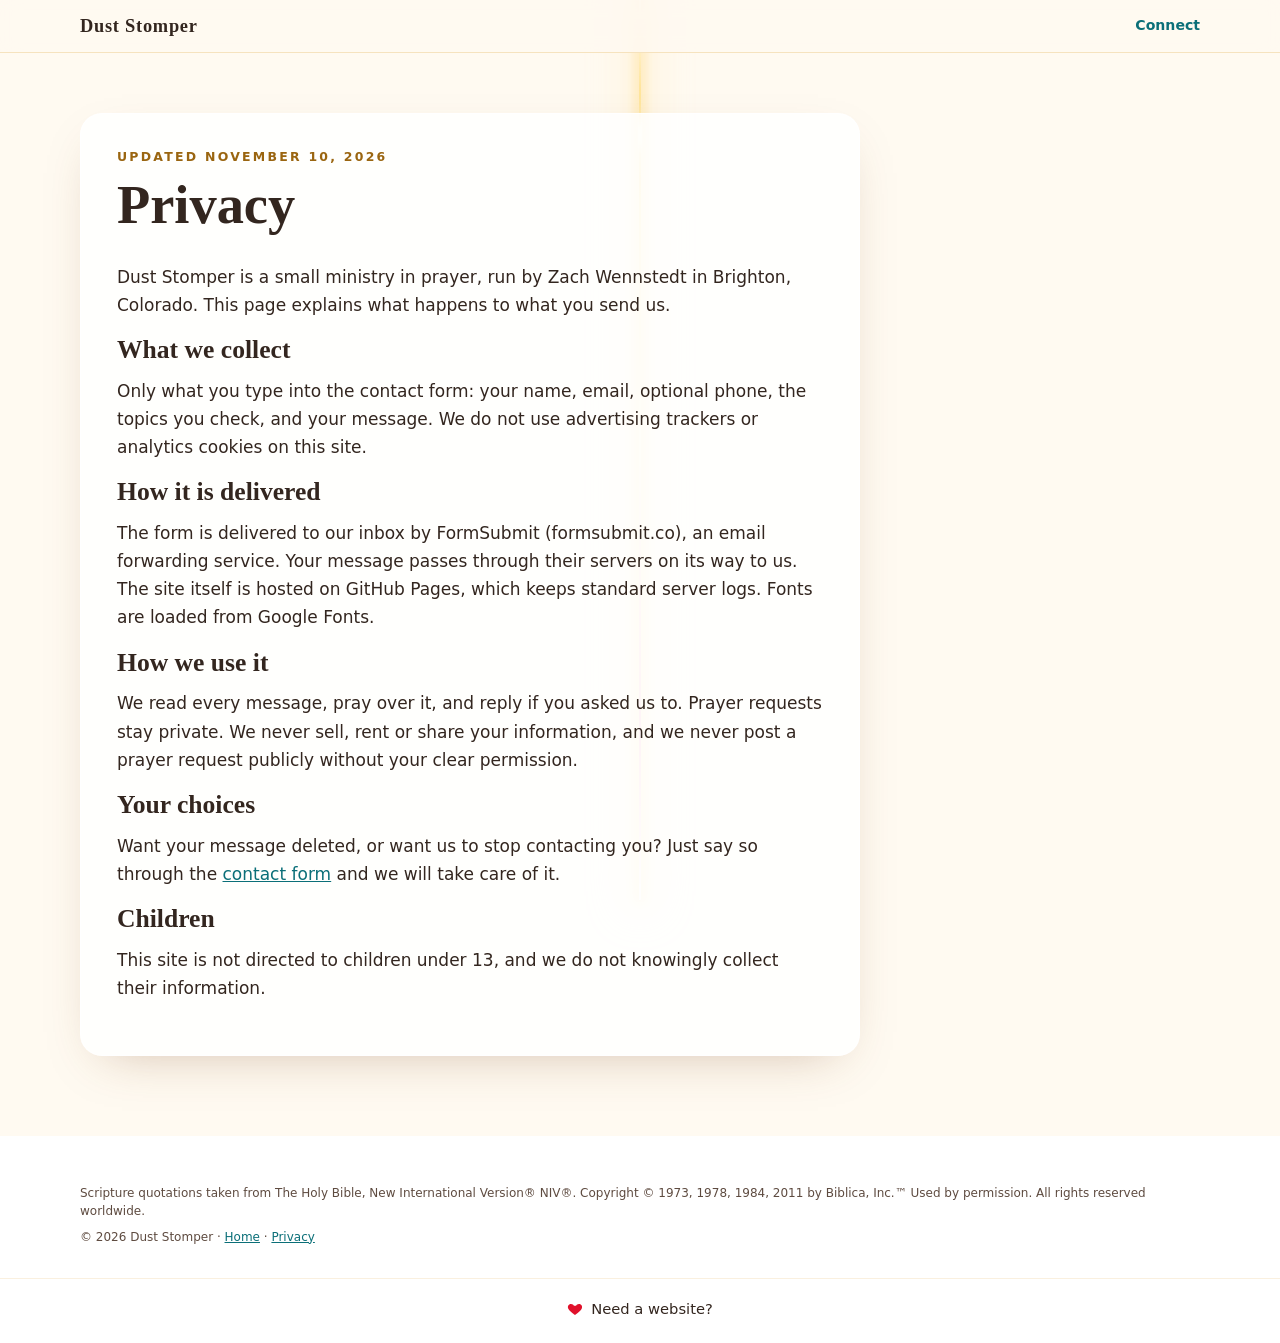
==== privacy/index.html @ 49c3418c "Dust Stomper first version: light-first faith site, 86,400 timer, calendar, prayer, song, baptism li" ====
<!doctype html><html lang="en"><head><meta charset="utf-8"><meta name="viewport" content="width=device-width, initial-scale=1"><meta http-equiv="Content-Security-Policy" content="default-src 'self'; script-src 'self'; style-src 'self' 'unsafe-inline' https://fonts.googleapis.com; font-src https://fonts.gstatic.com; img-src 'self' data:; base-uri 'self'; object-src 'none'"><meta name="referrer" content="strict-origin-when-cross-origin"><link rel="icon" href="../favicon.svg" type="image/svg+xml"><link rel="stylesheet" href="https://fonts.googleapis.com/css2?family=Cormorant+Garamond:wght@500;600&family=Inter:wght@400;500;600&display=swap"><link rel="stylesheet" href="../assets/site.css"><title>Privacy | Dust Stomper</title><meta name="description" content="How Dust Stomper handles the messages and prayer requests you send."><link rel="canonical" href="https://duststomper.com/privacy/"></head><body><div class="light-line" aria-hidden="true"></div><header class="daybar"><div class="wrap"><a class="brand" href="../">Dust Stomper</a><a href="../#connect" style="font-weight:600;text-decoration:none">Connect</a></div></header>
<main class="page"><div class="wrap"><div class="card">
<p class="eyebrow">Updated November 10, 2026</p><h1 style="font-size:clamp(2.2rem,6vw,3.4rem)">Privacy</h1>
<p>Dust Stomper is a small ministry in prayer, run by Zach Wennstedt in Brighton, Colorado. This page explains what happens to what you send us.</p>
<h2 style="font-size:1.6rem">What we collect</h2><p>Only what you type into the contact form: your name, email, optional phone, the topics you check, and your message. We do not use advertising trackers or analytics cookies on this site.</p>
<h2 style="font-size:1.6rem">How it is delivered</h2><p>The form is delivered to our inbox by FormSubmit (formsubmit.co), an email forwarding service. Your message passes through their servers on its way to us. The site itself is hosted on GitHub Pages, which keeps standard server logs. Fonts are loaded from Google Fonts.</p>
<h2 style="font-size:1.6rem">How we use it</h2><p>We read every message, pray over it, and reply if you asked us to. Prayer requests stay private. We never sell, rent or share your information, and we never post a prayer request publicly without your clear permission.</p>
<h2 style="font-size:1.6rem">Your choices</h2><p>Want your message deleted, or want us to stop contacting you? Just say so through the <a href="../#connect">contact form</a> and we will take care of it.</p>
<h2 style="font-size:1.6rem">Children</h2><p>This site is not directed to children under 13, and we do not knowingly collect their information.</p>
</div></div></main><footer><div class="wrap"><small>Scripture quotations taken from The Holy Bible, New International Version® NIV®. Copyright © 1973, 1978, 1984, 2011 by Biblica, Inc.™ Used by permission. All rights reserved worldwide.</small><small style="margin-top:8px">© 2026 Dust Stomper · <a href="../">Home</a> · <a href="./">Privacy</a></small></div><div class="heart-line"><svg class="heart" viewBox="0 0 24 24" aria-hidden="true"><path d="M12 21s-7.5-4.6-10-9.3C.3 8.4 2.2 4.5 6 4.5c2.2 0 3.6 1.2 4.4 2.5h3.2c.8-1.3 2.2-2.5 4.4-2.5 3.8 0 5.7 3.9 4 7.2C19.5 16.4 12 21 12 21z"/></svg><a href="https://eyetoad.com" rel="nofollow">Need a website?</a></div></footer></body></html>
---- assets/site.css ----
/* Dust Stomper — light-first. Warm white, sunrise gold, Front Range pinks, real turquoise. */
:root{
  --bg:#fffaf1; --bg2:#fff4dc; --sun:#ffe9a8; --gold:#d99a2b; --gold-d:#9a6510;
  --pink:#f6b6c6; --rose:#d9617f; --rose-d:#a8304f; --peach:#ffd3b4; --turq:#18a9b0; --turq-d:#0b6f78;
  --ink:#33261f; --ink-2:#5e4b40; --line:rgba(217,154,43,.55); --dusk:#141a26;
  --card:#ffffffd9; --shadow:0 18px 50px -24px rgba(120,70,30,.35);
  --serif:"Cormorant Garamond",Georgia,"Times New Roman",serif;
  --sans:"Inter",system-ui,-apple-system,"Segoe UI",Roboto,sans-serif;
  --wrap:min(1120px,calc(100% - 32px));
}
*{box-sizing:border-box}
html{scroll-behavior:smooth;-webkit-text-size-adjust:100%}
body{margin:0;background:var(--bg);color:var(--ink);font:400 1.0625rem/1.65 var(--sans);overflow-x:hidden}
img,video{max-width:100%;height:auto;display:block}
a{color:var(--turq-d)}
a:focus-visible,button:focus-visible,input:focus-visible,textarea:focus-visible,select:focus-visible,summary:focus-visible{outline:3px solid var(--turq);outline-offset:3px;border-radius:6px}
h1,h2,h3{font-family:var(--serif);font-weight:600;line-height:1.1;margin:0 0 .5em;color:var(--ink)}
h2{font-size:clamp(2rem,5vw,3.2rem)}
h3{font-size:1.5rem}
p{margin:0 0 1em}
.wrap{width:var(--wrap);margin-inline:auto;position:relative;z-index:2}
.skip{position:absolute;left:-999px;top:8px;background:#fff;padding:8px 14px;z-index:100;border-radius:8px}
.skip:focus{left:8px}
.eyebrow{font:600 .78rem/1.2 var(--sans);letter-spacing:.18em;text-transform:uppercase;color:var(--gold-d);margin-bottom:.9em}
.sr{position:absolute;width:1px;height:1px;overflow:hidden;clip:rect(0 0 0 0);white-space:nowrap}

/* The vertical light line — every page, full height */
.light-line{position:fixed;top:0;bottom:0;left:50%;width:2px;margin-left:-1px;z-index:1;pointer-events:none;
  background:linear-gradient(180deg,rgba(255,236,170,0) 0%,#ffe08a 12%,#fff6d8 50%,#f6b6c6 82%,rgba(246,182,198,0) 100%);
  box-shadow:0 0 12px 3px rgba(255,214,120,.55),0 0 40px 10px rgba(255,226,160,.35)}
.light-line::after{content:"";position:absolute;left:50%;top:var(--spark,10%);width:10px;height:90px;margin-left:-5px;border-radius:10px;
  background:radial-gradient(closest-side,#fff,rgba(255,240,200,.6),transparent);filter:blur(1px)}
@media (max-width:720px){.light-line{left:14px}}

/* Darkness at the edges: light pushes it back, but never all of it */
#darkness{position:fixed;inset:0;z-index:50;pointer-events:none;width:100%;height:100%}

/* Day bar */
.daybar{position:sticky;top:0;z-index:40;background:rgba(255,250,241,.86);backdrop-filter:blur(10px);-webkit-backdrop-filter:blur(10px);border-bottom:1px solid rgba(217,154,43,.25)}
.daybar .wrap{display:flex;align-items:center;justify-content:space-between;gap:12px;min-height:52px;font-size:.88rem}
.brand{font:700 1.15rem/1 var(--serif);letter-spacing:.04em;text-decoration:none;color:var(--ink);display:flex;align-items:center;gap:8px}
.brand svg{width:22px;height:22px}
.daybar .tick{font-variant-numeric:tabular-nums;color:var(--ink-2);text-align:right}
.daybar .tick b{color:var(--rose-d);font-weight:700}
.daybar nav{display:none;gap:18px}
.daybar nav a{text-decoration:none;color:var(--ink-2);font-weight:500}
.daybar nav a:hover{color:var(--rose)}
@media (min-width:900px){.daybar nav{display:flex}}

/* Hero */
.hero{position:relative;min-height:min(100svh,920px);display:grid;align-items:end;overflow:hidden;cursor:crosshair}
.hero-media,.hero-media img,.hero-media video{position:absolute;inset:0;width:100%;height:100%;object-fit:cover;object-position:62% 50%}
.hero-media video{opacity:0;transition:opacity 1.2s ease}
.hero-media video.on{opacity:1}
.hero::after{content:"";position:absolute;inset:0;z-index:1;pointer-events:none;
  background:linear-gradient(180deg,rgba(255,250,241,0) 40%,rgba(255,250,241,.55) 78%,var(--bg) 100%),
             radial-gradient(120% 70% at 80% 10%,rgba(255,236,190,.35),transparent 60%)}
#dust{position:absolute;inset:0;z-index:2;width:100%;height:100%;pointer-events:none}
.hero .wrap{padding:0 0 clamp(40px,8vh,90px);z-index:3;position:relative}
.hero-card{max-width:640px;background:linear-gradient(140deg,rgba(255,252,245,.86),rgba(255,244,226,.72));backdrop-filter:blur(6px);-webkit-backdrop-filter:blur(6px);
  border:1px solid rgba(255,255,255,.7);border-radius:22px;padding:clamp(22px,4vw,40px);box-shadow:var(--shadow)}
.hero h1{font-size:clamp(3rem,10vw,6.2rem);letter-spacing:.01em;margin:0 0 .15em;
  background:linear-gradient(100deg,#7a4a12 0%,#c9851f 35%,#d9617f 70%,#0b6f78 100%);-webkit-background-clip:text;background-clip:text;color:transparent}
.hero .lede{font:500 clamp(1.15rem,2.6vw,1.45rem)/1.45 var(--serif);color:var(--ink);margin-bottom:1.1em}
.status{display:flex;align-items:center;gap:10px;font-size:.98rem;color:var(--ink-2);background:#fff;border-radius:999px;padding:10px 16px;width:fit-content;max-width:100%;box-shadow:0 6px 18px -10px rgba(120,70,30,.4)}
.status .dot{flex:none;width:10px;height:10px;border-radius:50%;background:var(--rose);box-shadow:0 0 0 0 rgba(217,97,127,.6);animation:pulse 2.4s infinite}
.hint{font-size:.82rem;color:var(--ink-2);margin:14px 0 0;opacity:.85}
@keyframes pulse{70%{box-shadow:0 0 0 12px rgba(217,97,127,0)}100%{box-shadow:0 0 0 0 rgba(217,97,127,0)}}

/* Sections */
section{position:relative;padding:clamp(64px,10vw,120px) 0}
.split{display:grid;gap:clamp(28px,5vw,64px);align-items:center}
@media (min-width:900px){.split{grid-template-columns:1fr 1fr}.split.rev>:first-child{order:2}}
.card{background:var(--card);border-radius:22px;padding:clamp(22px,3.5vw,36px);box-shadow:var(--shadow);border:1px solid rgba(255,255,255,.8)}
.verse{font:italic 500 clamp(1.25rem,2.6vw,1.6rem)/1.45 var(--serif);color:var(--ink);margin:0 0 .4em}
.ref{font:600 .82rem/1 var(--sans);letter-spacing:.12em;text-transform:uppercase;color:var(--rose-d)}
.btn{display:inline-flex;align-items:center;gap:10px;font:600 1rem/1 var(--sans);padding:15px 24px;border-radius:999px;border:0;cursor:pointer;text-decoration:none;
  background:linear-gradient(120deg,#f2b13d,#e98a6f 55%,#d9617f);color:#fff;box-shadow:0 12px 26px -12px rgba(217,97,127,.8);transition:transform .2s,box-shadow .2s}
.btn:hover{transform:translateY(-2px);box-shadow:0 18px 30px -12px rgba(217,97,127,.9)}
.btn.ghost{background:#fff;color:var(--turq-d);box-shadow:inset 0 0 0 2px var(--turq)}

/* Today: timer + calendar */
.today{background:linear-gradient(180deg,var(--bg) 0%,var(--bg2) 50%,var(--bg) 100%)}
.timer{text-align:center}
.ring{position:relative;width:min(340px,80vw);aspect-ratio:1;margin:0 auto 18px}
.ring svg{width:100%;height:100%;transform:rotate(-90deg)}
.ring .track{fill:none;stroke:rgba(217,154,43,.15);stroke-width:10}
.ring .arc{fill:none;stroke:url(#sunGrad);stroke-width:10;stroke-linecap:round;transition:stroke-dashoffset 1s linear}
.ring .num{position:absolute;inset:0;display:grid;place-content:center;text-align:center}
.ring .num b{font:600 clamp(2.6rem,9vw,4rem)/1 var(--serif);font-variant-numeric:tabular-nums;color:var(--ink)}
.ring .num span{font-size:.85rem;color:var(--ink-2);letter-spacing:.12em;text-transform:uppercase;margin-top:6px}
.calendar{width:100%}
.cal-head{display:flex;align-items:center;justify-content:space-between;margin-bottom:12px}
.cal-head h3{margin:0}
.cal-head button{background:#fff;border:1px solid rgba(217,154,43,.4);border-radius:50%;width:38px;height:38px;cursor:pointer;color:var(--ink);font-size:1.1rem}
.cal-grid{display:grid;grid-template-columns:repeat(7,1fr);gap:6px;text-align:center}
.cal-grid .dow{font-size:.72rem;letter-spacing:.1em;text-transform:uppercase;color:var(--ink-2);padding-bottom:4px}
.cal-grid .d{aspect-ratio:1;border-radius:12px;display:grid;place-items:center;font-variant-numeric:tabular-nums;background:#fff;color:var(--ink-2);font-size:.95rem;border:1px solid rgba(217,154,43,.12)}
.cal-grid .d.past{opacity:.45}
.cal-grid .d.blank{background:none;border:0}
.cal-grid .d.today{background:linear-gradient(140deg,#ffe08a,#f6b6c6);color:var(--ink);font-weight:700;box-shadow:0 0 0 3px #fff,0 0 22px 4px rgba(255,200,120,.75)}
.plan{margin-top:16px;padding:16px 18px;border-radius:16px;background:#fff;border-left:4px solid var(--rose)}
.plan strong{display:block;font:600 1.3rem/1.3 var(--serif)}
.plan small{color:var(--ink-2)}

/* Prayer */
.prayer-art{position:relative;border-radius:28px;overflow:hidden;box-shadow:var(--shadow);isolation:isolate}
.prayer-art img{width:100%;aspect-ratio:4/3;object-fit:cover;object-position:45% 40%}
.prayer-art::before{content:"";position:absolute;z-index:1;left:44%;top:34%;width:70%;aspect-ratio:1;transform:translate(-50%,-50%);border-radius:50%;
  background:radial-gradient(closest-side,rgba(255,250,225,.85),rgba(255,224,150,.35) 45%,transparent 70%);mix-blend-mode:screen;animation:glow 5s ease-in-out infinite}
.prayer-art::after{content:"";position:absolute;inset:-20%;z-index:1;pointer-events:none;mix-blend-mode:screen;opacity:.55;
  background:repeating-conic-gradient(from 0deg at 44% 22%,rgba(255,240,200,.32) 0 4deg,transparent 4deg 13deg);animation:rays 40s linear infinite;
  -webkit-mask:radial-gradient(closest-side at 44% 30%,#000 10%,transparent 75%);mask:radial-gradient(closest-side at 44% 30%,#000 10%,transparent 75%)}
@keyframes glow{50%{opacity:.6;transform:translate(-50%,-50%) scale(1.08)}}
@keyframes rays{to{transform:rotate(360deg)}}

/* Footprints trail */
.walk{background:linear-gradient(180deg,var(--bg),#fdf0e4 60%,var(--bg))}
.trail{position:relative;height:clamp(380px,60vw,560px);margin:30px auto 0;max-width:420px}
.trail svg.fp{position:absolute;width:34px;height:auto;fill:#c79a6a;opacity:0;transform:translateY(10px) scale(.9);transition:opacity .7s ease,transform .7s ease;filter:drop-shadow(0 2px 1px rgba(255,255,255,.8)) drop-shadow(0 -1px 0 rgba(120,80,40,.25))}
.trail svg.fp.in{opacity:.85;transform:none}
.trail .sand{position:absolute;inset:0;border-radius:200px;background:radial-gradient(60% 50% at 50% 50%,rgba(240,214,170,.55),transparent 75%)}
.walk .quote{max-width:620px;margin:0 auto;text-align:center}
.walk .quote p.line{font:500 clamp(1.5rem,3.6vw,2.2rem)/1.35 var(--serif)}

/* Earth movers */
.earth{background:radial-gradient(80% 60% at 20% 30%,#fff3d0,transparent 70%),var(--bg)}
.earth-art{position:relative;aspect-ratio:4/3;border-radius:28px;overflow:hidden;background:linear-gradient(180deg,#ffe9b8 0%,#f7c9a5 45%,#b98a5a 46%,#8d6440 100%);box-shadow:var(--shadow)}
#earthCanvas{position:absolute;inset:0;width:100%;height:100%}

/* Verses */
.verses{text-align:center;background:linear-gradient(180deg,var(--bg) 0%,#fde7ea 50%,var(--bg) 100%)}
.rotator{min-height:13em;display:grid;place-items:center;max-width:820px;margin:0 auto}
.rotator figure{margin:0;grid-area:1/1;opacity:0;transform:translateY(12px);transition:opacity 1.4s ease,transform 1.4s ease}
.rotator figure.on{opacity:1;transform:none}
.rotator blockquote{margin:0 0 14px;font:500 clamp(1.5rem,3.6vw,2.4rem)/1.35 var(--serif)}
.rot-ctrl{margin-top:18px;display:flex;gap:10px;justify-content:center}
.rot-ctrl button{background:#fff;border:1px solid rgba(217,97,127,.35);border-radius:999px;padding:8px 16px;cursor:pointer;color:var(--ink);font:500 .9rem var(--sans)}

/* Light vs darkness */
.dark-play{background:linear-gradient(180deg,var(--bg),#fff 50%,var(--bg))}
.void{position:relative;border-radius:28px;overflow:hidden;aspect-ratio:16/10;max-height:70vh;width:100%;touch-action:none;cursor:grab;box-shadow:var(--shadow);background:#fff6df}
.void:active{cursor:grabbing}
.void canvas{position:absolute;inset:0;width:100%;height:100%}
.void .meter{position:absolute;left:16px;right:16px;bottom:14px;display:flex;align-items:center;gap:12px;color:#fff;font-size:.85rem;text-shadow:0 1px 2px rgba(0,0,0,.5)}
.void .bar{flex:1;height:6px;border-radius:6px;background:rgba(255,255,255,.25);overflow:hidden}
.void .bar i{display:block;height:100%;width:0;background:linear-gradient(90deg,#ffe08a,#f6b6c6)}
.void .msg{position:absolute;left:50%;top:50%;transform:translate(-50%,-50%);width:min(90%,520px);text-align:center;color:var(--ink);opacity:0;transition:opacity 1s;pointer-events:none}
.void .msg.on{opacity:1}
.void .msg p{font:600 clamp(1.1rem,2.6vw,1.5rem)/1.4 var(--serif);margin:0 0 6px}

/* Song */
.song .player{display:grid;gap:22px;align-items:center}
@media (min-width:720px){.song .player{grid-template-columns:200px 1fr}}
.song img{border-radius:18px;box-shadow:var(--shadow);width:200px;aspect-ratio:272/432;object-fit:cover}
.song audio{width:100%;margin-top:8px}

/* Baptism */
.baptism{background:linear-gradient(180deg,var(--bg),#e9f7f6 55%,var(--bg))}
.water{position:relative;border-radius:28px;overflow:hidden;box-shadow:var(--shadow);isolation:isolate}
.water img{width:100%;aspect-ratio:16/10;object-fit:cover}
.water .caustics{position:absolute;inset:45% 0 0;z-index:1;pointer-events:none;mix-blend-mode:soft-light;opacity:.8;
  background:repeating-radial-gradient(ellipse at 50% -10%,rgba(255,255,255,.0) 0 18px,rgba(255,255,255,.55) 22px,rgba(255,255,255,0) 28px);
  background-size:100% 100%;animation:ripple 6s ease-in-out infinite alternate}
.water .shine{position:absolute;inset:0;z-index:1;pointer-events:none;background:radial-gradient(30% 22% at 50% 30%,rgba(255,246,214,.75),transparent 70%);mix-blend-mode:screen;animation:glow2 6s ease-in-out infinite}
@keyframes ripple{to{transform:scaleY(1.08) translateY(-6px);opacity:.55}}
@keyframes glow2{50%{opacity:.7}}

/* Connect */
.connect{background:linear-gradient(180deg,var(--bg),var(--bg2))}
.honest{background:#fff;border-radius:16px;padding:16px 18px;border-left:4px solid var(--gold);color:var(--ink-2);font-size:.98rem}
form .grid{display:grid;gap:14px}
@media (min-width:720px){form .grid.two{grid-template-columns:1fr 1fr}}
label{display:block;font-weight:600;font-size:.92rem;margin-bottom:6px}
input,select,textarea{width:100%;font:inherit;color:var(--ink);background:#fff;border:1.5px solid rgba(154,101,16,.28);border-radius:12px;padding:12px 14px}
textarea{min-height:140px;resize:vertical}
.chips{display:flex;flex-wrap:wrap;gap:8px;border:0;padding:0;margin:0}
.chips legend{font-weight:600;font-size:.92rem;margin-bottom:8px;padding:0}
.chips label{margin:0;font-weight:500;display:inline-flex;align-items:center;gap:8px;background:#fff;border:1.5px solid rgba(217,97,127,.3);border-radius:999px;padding:8px 14px;cursor:pointer}
.chips input{width:auto;accent-color:var(--rose)}
.consent{display:flex;gap:10px;align-items:flex-start;font-weight:400;font-size:.9rem;color:var(--ink-2)}
.consent input{width:auto;margin-top:4px;accent-color:var(--rose)}
.hp{position:absolute;left:-9999px;width:1px;height:1px;overflow:hidden}
#formMsg{min-height:1.5em;font-weight:600;color:var(--turq-d)}

/* Footer + heart */
footer{background:#fff;padding:48px 0 0;font-size:.9rem;color:var(--ink-2);position:relative;z-index:2}
footer .cols{display:grid;gap:18px}
@media (min-width:800px){footer .cols{grid-template-columns:2fr 1fr}}
footer small{display:block;line-height:1.5}
.heart-line{display:flex;align-items:center;justify-content:center;gap:8px;padding:18px 0 22px;font-size:.92rem;background:#fff;border-top:1px solid rgba(217,154,43,.15);margin-top:32px}
.heart-line a{color:var(--ink);font-weight:500;text-decoration:none}
.heart-line a:hover{color:var(--rose)}
.heart{width:16px;height:16px;fill:#e0112b;animation:beat 1.2s ease-in-out infinite;transform-origin:center}
@keyframes beat{0%,100%{transform:scale(1)}15%{transform:scale(1.25)}30%{transform:scale(1)}45%{transform:scale(1.18)}}

/* Reveal */
.js .rv{opacity:0;transform:translateY(24px);transition:opacity 1s ease,transform 1s ease}
.js .rv.in{opacity:1;transform:none}

/* Plain pages */
.page{padding:60px 0 80px}
.page .card{max-width:780px}

@media (prefers-reduced-motion:reduce){
  *,*::before,*::after{animation:none!important;transition:none!important;scroll-behavior:auto!important}
  .js .rv,.trail svg.fp{opacity:1;transform:none}
  .hero-media video{display:none}
}
.void .msg .card{background:#fffdf8;box-shadow:0 20px 50px -20px rgba(0,0,0,.45)}
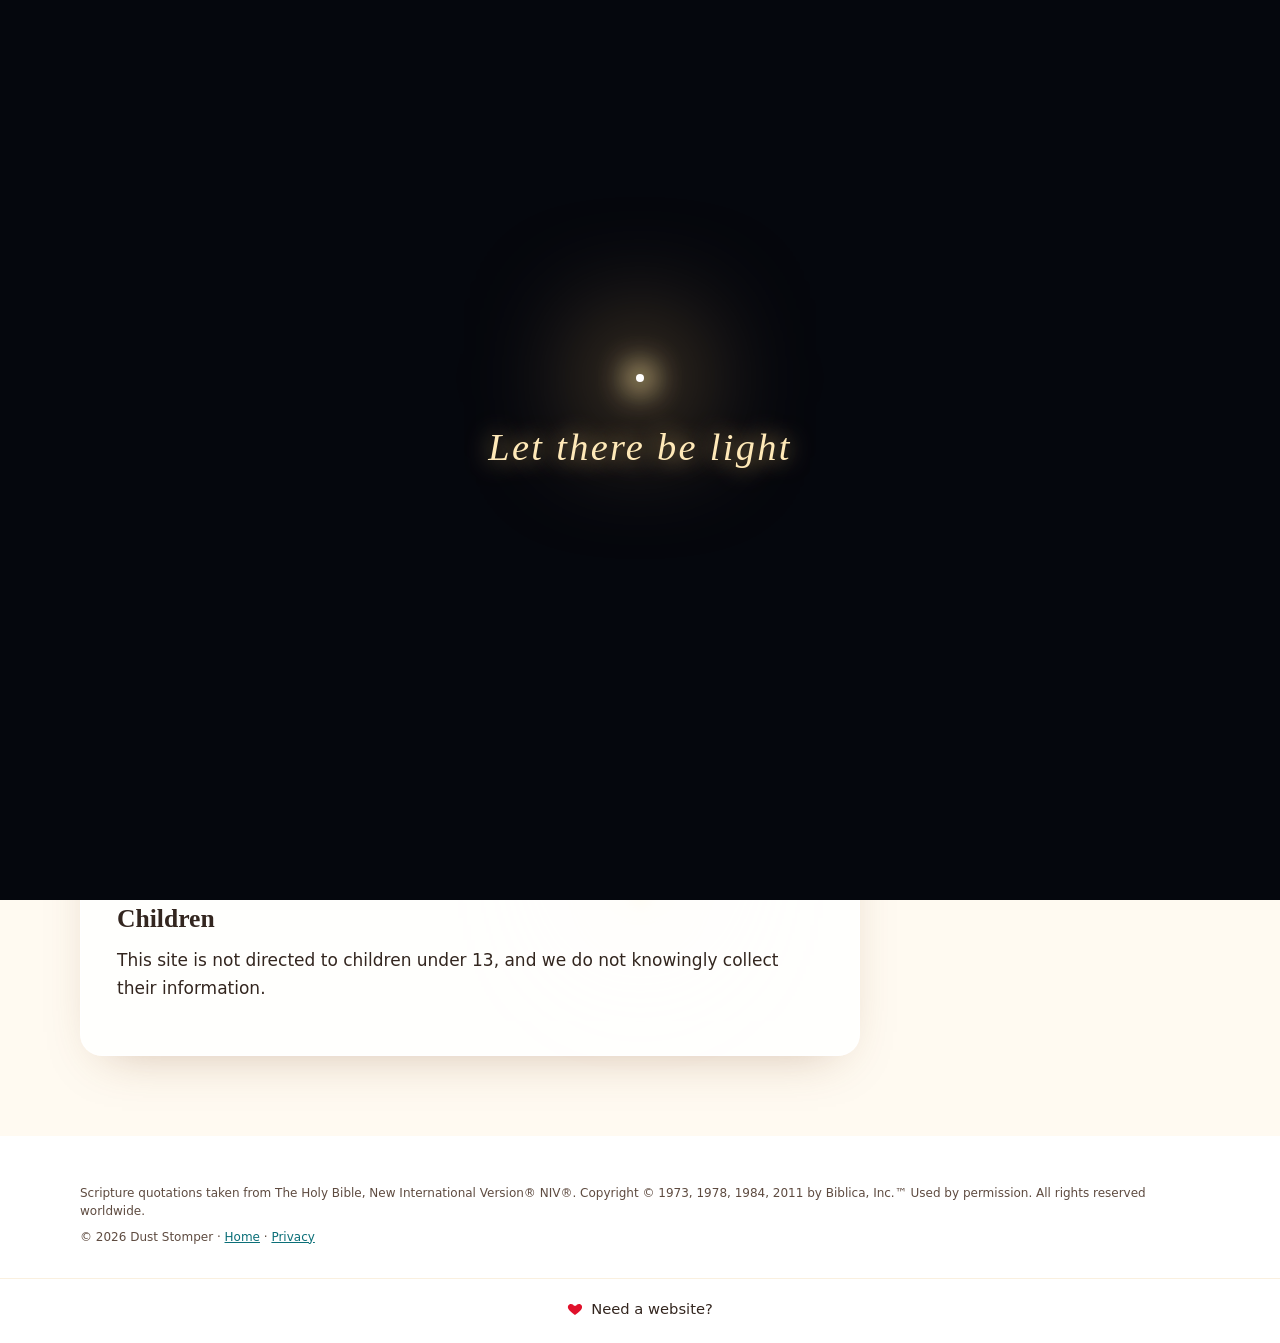
==== commit c41b4119: "Bold light effects: Let there be light intro, sun rays, light cursor, tap bursts, line sparks, stron" ====
--- a/privacy/index.html
+++ b/privacy/index.html
@@ -7,4 +7,5 @@
 <h2 style="font-size:1.6rem">How we use it</h2><p>We read every message, pray over it, and reply if you asked us to. Prayer requests stay private. We never sell, rent or share your information, and we never post a prayer request publicly without your clear permission.</p>
 <h2 style="font-size:1.6rem">Your choices</h2><p>Want your message deleted, or want us to stop contacting you? Just say so through the <a href="../#connect">contact form</a> and we will take care of it.</p>
 <h2 style="font-size:1.6rem">Children</h2><p>This site is not directed to children under 13, and we do not knowingly collect their information.</p>
-</div></div></main><footer><div class="wrap"><small>Scripture quotations taken from The Holy Bible, New International Version® NIV®. Copyright © 1973, 1978, 1984, 2011 by Biblica, Inc.™ Used by permission. All rights reserved worldwide.</small><small style="margin-top:8px">© 2026 Dust Stomper · <a href="../">Home</a> · <a href="./">Privacy</a></small></div><div class="heart-line"><svg class="heart" viewBox="0 0 24 24" aria-hidden="true"><path d="M12 21s-7.5-4.6-10-9.3C.3 8.4 2.2 4.5 6 4.5c2.2 0 3.6 1.2 4.4 2.5h3.2c.8-1.3 2.2-2.5 4.4-2.5 3.8 0 5.7 3.9 4 7.2C19.5 16.4 12 21 12 21z"/></svg><a href="https://eyetoad.com" rel="nofollow">Need a website?</a></div></footer></body></html>
+</div></div></main><footer><div class="wrap"><small>Scripture quotations taken from The Holy Bible, New International Version® NIV®. Copyright © 1973, 1978, 1984, 2011 by Biblica, Inc.™ Used by permission. All rights reserved worldwide.</small><small style="margin-top:8px">© 2026 Dust Stomper · <a href="../">Home</a> · <a href="./">Privacy</a></small></div><div class="heart-line"><svg class="heart" viewBox="0 0 24 24" aria-hidden="true"><path d="M12 21s-7.5-4.6-10-9.3C.3 8.4 2.2 4.5 6 4.5c2.2 0 3.6 1.2 4.4 2.5h3.2c.8-1.3 2.2-2.5 4.4-2.5 3.8 0 5.7 3.9 4 7.2C19.5 16.4 12 21 12 21z"/></svg><a href="https://eyetoad.com" rel="nofollow">Need a website?</a></div></footer><script src="../assets/fx.js" defer></script>
+</body></html>
--- a/assets/site.css
+++ b/assets/site.css
@@ -25,11 +25,12 @@
 .sr{position:absolute;width:1px;height:1px;overflow:hidden;clip:rect(0 0 0 0);white-space:nowrap}
 
 /* The vertical light line — every page, full height */
-.light-line{position:fixed;top:0;bottom:0;left:50%;width:2px;margin-left:-1px;z-index:1;pointer-events:none;
+.light-line{position:fixed;top:0;bottom:0;left:50%;width:3px;margin-left:-1.5px;z-index:1;pointer-events:none;animation:linepulse 3.2s ease-in-out infinite;
   background:linear-gradient(180deg,rgba(255,236,170,0) 0%,#ffe08a 12%,#fff6d8 50%,#f6b6c6 82%,rgba(246,182,198,0) 100%);
-  box-shadow:0 0 12px 3px rgba(255,214,120,.55),0 0 40px 10px rgba(255,226,160,.35)}
-.light-line::after{content:"";position:absolute;left:50%;top:var(--spark,10%);width:10px;height:90px;margin-left:-5px;border-radius:10px;
-  background:radial-gradient(closest-side,#fff,rgba(255,240,200,.6),transparent);filter:blur(1px)}
+  box-shadow:0 0 14px 4px rgba(255,214,120,.75),0 0 60px 18px rgba(255,226,160,.45),0 0 140px 40px rgba(255,236,190,.25)}
+@keyframes linepulse{50%{box-shadow:0 0 20px 6px rgba(255,214,120,.95),0 0 90px 26px rgba(255,226,160,.6),0 0 200px 60px rgba(255,236,190,.35)}}
+.light-line::after{content:"";position:absolute;left:50%;top:var(--spark,10%);width:26px;height:160px;margin-left:-13px;border-radius:20px;
+  background:radial-gradient(closest-side,#fff,rgba(255,240,200,.8),transparent);filter:blur(2px);box-shadow:0 0 40px 14px rgba(255,230,160,.7)}
 @media (max-width:720px){.light-line{left:14px}}
 
 /* Darkness at the edges: light pushes it back, but never all of it */
@@ -195,8 +196,35 @@
 @keyframes beat{0%,100%{transform:scale(1)}15%{transform:scale(1.25)}30%{transform:scale(1)}45%{transform:scale(1.18)}}
 
 /* Reveal */
-.js .rv{opacity:0;transform:translateY(24px);transition:opacity 1s ease,transform 1s ease}
-.js .rv.in{opacity:1;transform:none}
+.js .rv{opacity:0;transform:translateY(60px) scale(.96);filter:blur(10px);transition:opacity 1.2s ease,transform 1.2s cubic-bezier(.2,.8,.2,1),filter 1.2s ease}
+.js .rv.in{opacity:1;transform:none;filter:none}
+
+/* ---------- FX layer ---------- */
+#fx{position:fixed;inset:0;z-index:60;pointer-events:none;width:100%;height:100%}
+.lightcursor .hero{cursor:none}
+/* Intro: darkness, a point of light, then the light breaks open */
+.intro{position:fixed;inset:0;z-index:200;background:#05070d;display:grid;place-items:center;cursor:pointer;transition:opacity 1.2s ease,background-color 1s ease}
+.intro-dot{position:absolute;left:50%;top:42%;width:8px;height:8px;margin:-4px 0 0 -4px;border-radius:50%;background:#fff;
+  box-shadow:0 0 30px 10px rgba(255,230,160,.9),0 0 120px 40px rgba(255,200,120,.5);animation:dotin 1.4s ease-out both}
+.intro-word{position:absolute;left:0;right:0;top:calc(42% + 46px);text-align:center;font:italic 400 clamp(1.4rem,3.6vw,2.4rem)/1.2 var(--serif);
+  color:#ffe9b8;letter-spacing:.06em;opacity:0;animation:wordin 1.2s .7s ease forwards;text-shadow:0 0 24px rgba(255,210,130,.8)}
+.intro.go .intro-dot{animation:bloom .9s cubic-bezier(.6,0,.4,1) forwards}
+.intro.go{background-color:transparent}
+.intro.go .intro-word{opacity:0;transition:opacity .3s}
+.intro.gone{opacity:0;pointer-events:none}
+@keyframes dotin{from{transform:scale(0);opacity:0}to{transform:scale(1);opacity:1}}
+@keyframes wordin{to{opacity:1}}
+@keyframes bloom{60%{opacity:1}to{transform:scale(260);opacity:0;background:#fff7e0;filter:blur(2px)}}
+/* God-rays over the hero */
+.godrays{position:absolute;inset:-30%;z-index:1;pointer-events:none;mix-blend-mode:screen;opacity:.9;transform-origin:66% 37%;
+  background:repeating-conic-gradient(from 0deg at 66% 37%,rgba(255,236,190,.5) 0 1.6deg,rgba(255,236,190,0) 4deg 8deg);filter:blur(3px);
+  -webkit-mask-image:radial-gradient(38% 42% at 66% 37%,#000 0,rgba(0,0,0,.6) 35%,transparent 75%);mask-image:radial-gradient(38% 42% at 66% 37%,#000 0,rgba(0,0,0,.6) 35%,transparent 75%);
+  animation:rays 90s linear infinite,raysbreathe 7s ease-in-out infinite}
+@keyframes raysbreathe{50%{opacity:.5}}
+/* Gold shimmer sweeping across section headings */
+.shine-text{background:linear-gradient(100deg,var(--ink) 0 40%,#f3c55b 48%,#fff3cc 50%,#f3c55b 52%,var(--ink) 60% 100%);background-size:250% 100%;background-position:100% 0;
+  -webkit-background-clip:text;background-clip:text;color:transparent;animation:shine 6s ease-in-out infinite}
+@keyframes shine{0%,30%{background-position:100% 0}70%,100%{background-position:0 0}}
 
 /* Plain pages */
 .page{padding:60px 0 80px}
@@ -204,7 +232,9 @@
 
 @media (prefers-reduced-motion:reduce){
   *,*::before,*::after{animation:none!important;transition:none!important;scroll-behavior:auto!important}
-  .js .rv,.trail svg.fp{opacity:1;transform:none}
+  .js .rv,.trail svg.fp{opacity:1;transform:none;filter:none}
+  .godrays{display:none}
+  .shine-text{color:var(--ink);background:none}
   .hero-media video{display:none}
 }
 .void .msg .card{background:#fffdf8;box-shadow:0 20px 50px -20px rgba(0,0,0,.45)}
